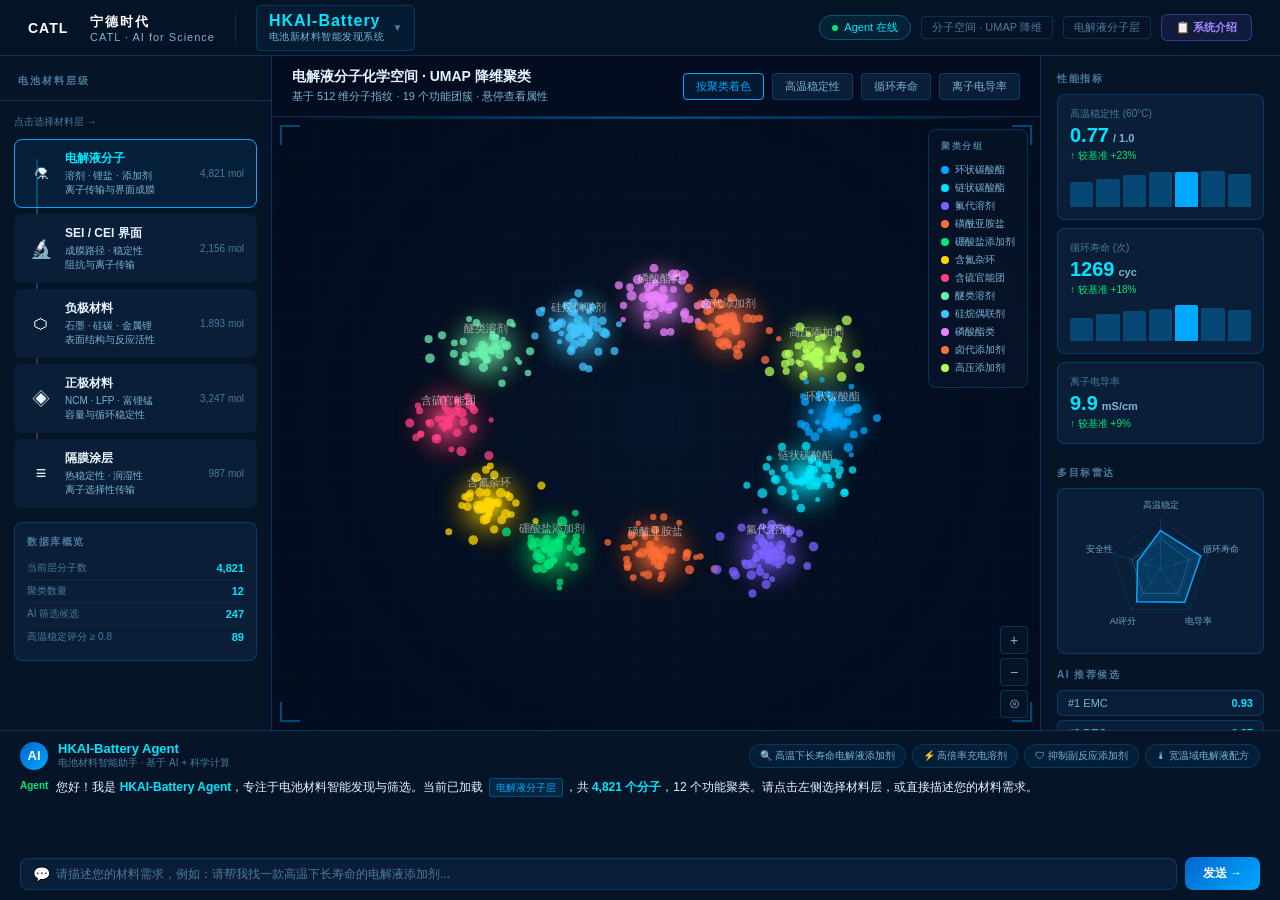
==== shit_hill.html @ babccc0a "Create shit_hill.html" ====
<!DOCTYPE html>
<html lang="zh-CN">
<head>
  <meta charset="UTF-8" />
  <meta name="viewport" content="width=device-width, initial-scale=1.0" />
  <title>HKAI Platform | CATL AI for Science</title>
  <style>
    *, *::before, *::after { box-sizing: border-box; margin: 0; padding: 0; }
    :root {
      --bg-deep:      #030d1f;
      --bg-panel:     #061428;
      --bg-card:      #0a1e38;
      --bg-card2:     #0d2444;
      --border:       rgba(0, 168, 255, 0.22);
      --border-glow:  rgba(0, 168, 255, 0.55);
      --accent:       #00a8ff;
      --accent2:      #00e5ff;
      --accent3:      #7b61ff;
      --warn:         #ffd600;
      --danger:       #ff4757;
      --success:      #00e676;
      --text-primary: #e8f4ff;
      --text-sec:     #7ab3d4;
      --text-dim:     #4a7a9b;
      --font: 'PingFang SC', 'Microsoft YaHei', 'Helvetica Neue', sans-serif;
      --lfp-color:    #00c896;
      --ncm-color:    #4d9fff;
      --na-color:     #b06aff;
    }
    html, body { width: 100%; height: 100%; background: var(--bg-deep); color: var(--text-primary); font-family: var(--font); overflow: hidden; }
    .app { display: flex; flex-direction: column; height: 100vh; width: 100vw; }

    /* ===== TOP BAR ===== */
    .topbar {
      display: flex; align-items: center; justify-content: space-between;
      padding: 0 28px; height: 56px;
      background: rgba(6,20,40,0.97);
      border-bottom: 1px solid var(--border);
      flex-shrink: 0; z-index: 100;
    }
    .topbar-left { display: flex; align-items: center; gap: 20px; }
    .catl-logo { display: flex; align-items: center; gap: 10px; }
    .catl-logo-text { font-size: 13px; font-weight: 700; letter-spacing: 2px; color: #fff; }
    .catl-logo-sub { font-size: 11px; color: var(--text-sec); letter-spacing: 1px; }
    .logo-divider { width: 1px; height: 28px; background: var(--border); }

    /* System name dropdown */
    .system-name-wrap {
      position: relative; cursor: pointer; user-select: none;
    }
    .system-name-trigger {
      display: flex; align-items: center; gap: 8px;
      padding: 6px 12px;
      border: 1px solid var(--border);
      border-radius: 6px;
      background: rgba(0,168,255,0.05);
      transition: all 0.2s;
    }
    .system-name-trigger:hover {
      border-color: var(--accent);
      background: rgba(0,168,255,0.1);
    }
    .system-name-main { font-size: 16px; font-weight: 700; color: var(--accent2); letter-spacing: 1px; }
    .system-name-sub { font-size: 10px; color: var(--text-sec); letter-spacing: 0.5px; }
    .dropdown-arrow {
      font-size: 10px; color: var(--text-dim); transition: transform 0.2s;
    }
    .system-name-wrap.open .dropdown-arrow { transform: rotate(180deg); }

    .system-dropdown {
      position: absolute; top: calc(100% + 6px); left: 0;
      min-width: 260px;
      background: rgba(6,20,40,0.98);
      border: 1px solid var(--border);
      border-radius: 8px;
      box-shadow: 0 8px 32px rgba(0,0,0,0.5);
      overflow: hidden;
      opacity: 0; pointer-events: none;
      transform: translateY(-8px);
      transition: all 0.2s;
      z-index: 200;
    }
    .system-name-wrap.open .system-dropdown {
      opacity: 1; pointer-events: all; transform: translateY(0);
    }
    .dropdown-header {
      padding: 10px 14px 8px;
      font-size: 9px; font-weight: 700; color: var(--text-dim);
      letter-spacing: 1.5px; text-transform: uppercase;
      border-bottom: 1px solid var(--border);
    }
    .dropdown-item {
      display: flex; align-items: center; gap: 12px;
      padding: 10px 14px; cursor: pointer;
      transition: background 0.15s;
    }
    .dropdown-item:hover { background: rgba(0,168,255,0.08); }
    .dropdown-item.active { background: rgba(0,168,255,0.12); }
    .dropdown-item-icon {
      width: 32px; height: 32px; border-radius: 6px;
      display: flex; align-items: center; justify-content: center;
      font-size: 16px; flex-shrink: 0;
    }
    .dropdown-item-name { font-size: 13px; font-weight: 700; color: var(--text-primary); }
    .dropdown-item-desc { font-size: 10px; color: var(--text-sec); margin-top: 1px; }
    .dropdown-check { margin-left: auto; color: var(--accent); font-size: 14px; }

    .topbar-right { display: flex; align-items: center; gap: 10px; }
    .status-badge {
      display: flex; align-items: center; gap: 6px;
      padding: 4px 12px;
      background: rgba(0,229,255,0.07); border: 1px solid rgba(0,229,255,0.28); border-radius: 20px;
      font-size: 11px; color: var(--accent2);
    }
    .status-dot { width: 6px; height: 6px; border-radius: 50%; background: #00e676; animation: pulse 2s infinite; }
    @keyframes pulse { 0%,100%{opacity:1} 50%{opacity:.4} }
    .topbar-tag { font-size: 11px; color: var(--text-dim); padding: 3px 10px; border: 1px solid var(--border); border-radius: 4px; }
    .warn-badge {
      display: flex; align-items: center; gap: 5px;
      padding: 4px 12px;
      background: rgba(255,71,87,0.1); border: 1px solid rgba(255,71,87,0.4); border-radius: 20px;
      font-size: 11px; color: var(--danger);
      animation: warnPulse 2.5s infinite;
    }
    @keyframes warnPulse { 0%,100%{opacity:1} 50%{opacity:.6} }

    /* Intro button */
    .intro-btn {
      display: flex; align-items: center; gap: 6px;
      padding: 5px 14px;
      background: rgba(123,97,255,0.1);
      border: 1px solid rgba(123,97,255,0.4);
      border-radius: 6px;
      font-size: 11px; font-weight: 600; color: #a78bff;
      cursor: pointer; transition: all 0.2s;
    }
    .intro-btn:hover {
      background: rgba(123,97,255,0.2);
      border-color: #a78bff;
      color: #c4b5fd;
    }

    /* ===== SYSTEM PANELS ===== */
    .system-panel { display: none; flex: 1; flex-direction: column; overflow: hidden; }
    .system-panel.active { display: flex; }

    /* ===== MAIN LAYOUT ===== */
    .main { display: flex; flex: 1; overflow: hidden; }

    /* ===== LEFT PANEL (shared style) ===== */
    .left-panel {
      width: 272px; flex-shrink: 0;
      background: var(--bg-panel);
      border-right: 1px solid var(--border);
      display: flex; flex-direction: column;
      padding: 18px 0; overflow-y: auto;
    }
    .panel-title {
      font-size: 10px; font-weight: 700; color: var(--text-dim);
      letter-spacing: 2px; text-transform: uppercase;
      padding: 0 18px 12px; border-bottom: 1px solid var(--border); margin-bottom: 14px;
    }
    .left-stats { margin: 10px 14px 0; padding: 12px; background: var(--bg-card); border: 1px solid var(--border); border-radius: 8px; }
    .stat-row { display: flex; justify-content: space-between; align-items: center; padding: 4px 0; }
    .stat-row + .stat-row { border-top: 1px solid rgba(255,255,255,0.04); }
    .stat-label { font-size: 10px; color: var(--text-dim); }
    .stat-value { font-size: 11px; font-weight: 700; color: var(--accent2); }

    /* ===== BATTERY LAYER NAVIGATOR ===== */
    .battery-diagram { padding: 0 14px; }
    .battery-diagram-title { font-size: 10px; color: var(--text-dim); margin-bottom: 10px; }
    .battery-stack { position: relative; display: flex; flex-direction: column; gap: 6px; }
    .battery-stack::before {
      content: ''; position: absolute; left: 22px; top: 20px; bottom: 20px; width: 2px;
      background: linear-gradient(to bottom, #00a8ff, #00e5ff, #7b61ff, #ff6b35, #00e676);
      opacity: 0.3; z-index: 0;
    }
    .layer-btn {
      position: relative; z-index: 1;
      display: flex; align-items: center; gap: 10px;
      padding: 10px 12px; border-radius: 8px;
      border: 1px solid transparent;
      background: var(--bg-card); cursor: pointer;
      transition: all 0.2s; animation: slideIn 0.3s ease both;
    }
    @keyframes slideIn { from{opacity:0;transform:translateX(-10px)} to{opacity:1;transform:translateX(0)} }
    .layer-btn:nth-child(1){animation-delay:.05s} .layer-btn:nth-child(2){animation-delay:.1s}
    .layer-btn:nth-child(3){animation-delay:.15s} .layer-btn:nth-child(4){animation-delay:.2s}
    .layer-btn:nth-child(5){animation-delay:.25s}
    .layer-btn:hover { border-color: var(--border-glow); }
    .layer-btn.active { border-color: var(--accent); background: rgba(0,168,255,0.08); }
    .layer-btn.active .layer-name { color: var(--accent2); }
    .layer-electrolyte.active { border-color: #00a8ff; }
    .layer-sei.active        { border-color: #00e5ff; }
    .layer-anode.active      { border-color: #7b61ff; }
    .layer-cathode.active    { border-color: #ff6b35; }
    .layer-separator.active  { border-color: #00e676; }
    .layer-icon { font-size: 18px; width: 28px; text-align: center; flex-shrink: 0; }
    .layer-info { flex: 1; min-width: 0; }
    .layer-name { font-size: 12px; font-weight: 700; color: var(--text-primary); margin-bottom: 2px; }
    .layer-desc { font-size: 10px; color: var(--text-sec); line-height: 1.4; }
    .layer-count { font-size: 10px; color: var(--text-dim); white-space: nowrap; }

    /* ===== CHEMISTRY TABS (Life) ===== */
    .chem-tabs { display: flex; gap: 6px; padding: 0 14px; margin-bottom: 14px; }
    .chem-tab {
      flex: 1; padding: 7px 4px; text-align: center;
      font-size: 11px; font-weight: 700; letter-spacing: 0.5px;
      border-radius: 6px; cursor: pointer;
      border: 1px solid transparent; background: var(--bg-card); color: var(--text-dim);
      transition: all 0.22s;
    }
    .chem-tab[data-chem="lfp"].active  { background: rgba(0,200,150,0.12); border-color: var(--lfp-color); color: var(--lfp-color); }
    .chem-tab[data-chem="ncm"].active  { background: rgba(77,159,255,0.12); border-color: var(--ncm-color); color: var(--ncm-color); }
    .chem-tab[data-chem="na"].active   { background: rgba(176,106,255,0.12); border-color: var(--na-color); color: var(--na-color); }
    .chem-tab:hover { border-color: var(--border-glow); color: var(--text-primary); }
    .cell-list-title { font-size: 10px; color: var(--text-dim); letter-spacing: 1.5px; padding: 0 18px 8px; text-transform: uppercase; }
    .cell-item {
      display: flex; align-items: center; gap: 10px;
      padding: 9px 14px; cursor: pointer;
      border-left: 3px solid transparent; transition: all 0.2s; position: relative;
    }
    .cell-item:hover { background: var(--bg-card); }
    .cell-item.active { background: rgba(0,168,255,0.07); border-left-color: var(--accent); }
    .cell-icon { width: 34px; height: 34px; border-radius: 6px; display: flex; align-items: center; justify-content: center; font-size: 15px; flex-shrink: 0; }
    .cell-info { flex: 1; min-width: 0; }
    .cell-name { font-size: 12px; font-weight: 700; color: var(--text-primary); margin-bottom: 2px; white-space: nowrap; overflow: hidden; text-overflow: ellipsis; }
    .cell-meta { font-size: 10px; color: var(--text-sec); }
    .cell-soh { font-size: 11px; font-weight: 700; padding: 2px 7px; border-radius: 10px; border: 1px solid; white-space: nowrap; }
    .soh-good  { color: var(--success); border-color: rgba(0,230,118,0.35); background: rgba(0,230,118,0.07); }
    .soh-warn  { color: var(--warn);    border-color: rgba(255,214,0,0.35);  background: rgba(255,214,0,0.07); }
    .soh-bad   { color: var(--danger);  border-color: rgba(255,71,87,0.35);  background: rgba(255,71,87,0.07); }
    .alert-dot { position: absolute; right: 14px; top: 50%; transform: translateY(-50%); width: 7px; height: 7px; border-radius: 50%; background: var(--danger); animation: pulse 1.5s infinite; }
    .section-divider { height: 1px; background: var(--border); margin: 10px 14px; }

    /* ===== CENTER PANEL ===== */
    .center-panel { flex: 1; display: flex; flex-direction: column; overflow: hidden; }
    .viz-header {
      display: flex; align-items: center; justify-content: space-between;
      padding: 12px 20px; border-bottom: 1px solid var(--border); flex-shrink: 0;
    }
    .viz-title { font-size: 14px; font-weight: 700; color: var(--text-primary); }
    .viz-subtitle { font-size: 11px; color: var(--text-sec); margin-top: 1px; }
    .viz-controls { display: flex; gap: 8px; }
    .ctrl-btn {
      padding: 5px 12px; font-size: 11px; color: var(--text-sec);
      background: var(--bg-card); border: 1px solid var(--border); border-radius: 4px;
      cursor: pointer; transition: all 0.2s;
    }
    .ctrl-btn:hover, .ctrl-btn.active { color: var(--accent); border-color: var(--accent); background: rgba(0,168,255,0.08); }

    /* Canvas wrap */
    .canvas-wrap { flex: 1; position: relative; overflow: hidden; }
    #vizCanvas { position: absolute; inset: 0; width: 100%; height: 100%; cursor: grab; }
    .canvas-grid {
      position: absolute; inset: 0; pointer-events: none; z-index: 1;
      background-image: linear-gradient(rgba(0,168,255,0.04) 1px, transparent 1px), linear-gradient(90deg, rgba(0,168,255,0.04) 1px, transparent 1px);
      background-size: 40px 40px;
    }
    .scan-line {
      position: absolute; left: 0; right: 0; height: 2px;
      background: linear-gradient(90deg, transparent, rgba(0,168,255,0.4), transparent);
      animation: scanDown 4s linear infinite; pointer-events: none; z-index: 5;
    }
    @keyframes scanDown { 0%{top:0%;opacity:.8} 100%{top:100%;opacity:0} }
    .corner-deco { position: absolute; width: 20px; height: 20px; pointer-events: none; z-index: 3; }
    .corner-tl { top:8px;left:8px;border-top:2px solid rgba(0,168,255,0.4);border-left:2px solid rgba(0,168,255,0.4); }
    .corner-tr { top:8px;right:8px;border-top:2px solid rgba(0,168,255,0.4);border-right:2px solid rgba(0,168,255,0.4); }
    .corner-bl { bottom:8px;left:8px;border-bottom:2px solid rgba(0,168,255,0.4);border-left:2px solid rgba(0,168,255,0.4); }
    .corner-br { bottom:8px;right:8px;border-bottom:2px solid rgba(0,168,255,0.4);border-right:2px solid rgba(0,168,255,0.4); }

    /* Molecule tooltip */
    .mol-tooltip {
      position: fixed; background: rgba(6,20,40,0.95); border: 1px solid var(--border);
      border-radius: 8px; padding: 10px 14px; pointer-events: none; z-index: 50;
      min-width: 180px; display: none;
    }
    .mol-tooltip.visible { display: block; }
    .tooltip-name { font-size: 13px; font-weight: 700; color: var(--accent2); margin-bottom: 6px; }
    .tooltip-row { display: flex; justify-content: space-between; gap: 16px; font-size: 11px; padding: 2px 0; }
    .tooltip-key { color: var(--text-dim); }
    .tooltip-val { color: var(--text-primary); font-weight: 600; }

    /* Legend */
    .legend {
      position: absolute; right: 12px; top: 12px; z-index: 10;
      background: rgba(6,20,40,0.88); border: 1px solid var(--border);
      border-radius: 8px; padding: 10px 12px; max-height: 280px; overflow-y: auto;
    }
    .legend-title { font-size: 9px; font-weight: 700; color: var(--text-dim); letter-spacing: 1.5px; text-transform: uppercase; margin-bottom: 8px; }
    .legend-item { display: flex; align-items: center; gap: 6px; font-size: 10px; color: var(--text-sec); cursor: pointer; padding: 2px 0; }
    .legend-dot { width: 8px; height: 8px; border-radius: 50%; flex-shrink: 0; }
    .legend-label { white-space: nowrap; }

    /* Selected info */
    .selected-info {
      position: absolute; left: 12px; top: 12px; z-index: 10;
      background: rgba(6,20,40,0.92); border: 1px solid var(--accent);
      border-radius: 8px; padding: 10px 14px; display: none; min-width: 160px;
    }
    .selected-info.visible { display: block; }
    .sel-title { font-size: 9px; font-weight: 700; color: var(--accent); letter-spacing: 1px; text-transform: uppercase; margin-bottom: 6px; }
    .sel-name { font-size: 13px; font-weight: 700; color: var(--accent2); margin-bottom: 8px; }
    .sel-props { display: flex; flex-direction: column; gap: 4px; }
    .sel-prop { display: flex; justify-content: space-between; gap: 12px; font-size: 11px; }
    .sel-prop-key { color: var(--text-dim); }
    .sel-prop-val { color: var(--text-primary); font-weight: 600; }

    /* Zoom controls */
    .zoom-controls { position: absolute; bottom: 12px; right: 12px; z-index: 10; display: flex; flex-direction: column; gap: 4px; }
    .zoom-btn {
      width: 28px; height: 28px; background: rgba(6,20,40,0.9); border: 1px solid var(--border);
      border-radius: 4px; display: flex; align-items: center; justify-content: center;
      font-size: 14px; color: var(--text-sec); cursor: pointer; transition: all 0.2s;
    }
    .zoom-btn:hover { border-color: var(--accent); color: var(--accent); }

    /* Loading overlay */
    .loading-overlay {
      position: absolute; inset: 0; background: rgba(3,13,31,0.85);
      display: flex; flex-direction: column; align-items: center; justify-content: center;
      z-index: 50; transition: opacity 0.5s;
    }
    .loading-overlay.hidden { opacity: 0; pointer-events: none; }
    .loading-spinner { width: 40px; height: 40px; border: 3px solid var(--border); border-top-color: var(--accent); border-radius: 50%; animation: spin 0.8s linear infinite; margin-bottom: 12px; }
    @keyframes spin { to{transform:rotate(360deg)} }
    .loading-text { font-size: 12px; color: var(--text-sec); }

    /* ===== RIGHT PANEL ===== */
    .right-panel {
      width: 240px; flex-shrink: 0; background: var(--bg-panel);
      border-left: 1px solid var(--border); display: flex; flex-direction: column;
      padding: 16px; gap: 14px; overflow-y: auto;
    }
    .info-section-title {
      font-size: 10px; font-weight: 700; color: var(--text-dim);
      letter-spacing: 1.5px; text-transform: uppercase; margin-bottom: 8px;
    }
    .metric-card {
      background: var(--bg-card); border: 1px solid var(--border);
      border-radius: 8px; padding: 12px; margin-bottom: 8px;
    }
    .metric-label { font-size: 10px; color: var(--text-dim); margin-bottom: 4px; }
    .metric-value { font-size: 20px; font-weight: 700; color: var(--accent2); line-height: 1; }
    .metric-unit { font-size: 11px; color: var(--text-sec); margin-left: 4px; }
    .metric-trend { font-size: 10px; color: #00e676; margin-top: 4px; }
    .metric-sub { font-size: 10px; margin-top: 4px; }
    .metric-trend-good { color: var(--success); }
    .metric-trend-warn { color: var(--warn); }
    .metric-trend-bad  { color: var(--danger); }
    .mini-chart { display: flex; align-items: flex-end; gap: 3px; height: 36px; margin-top: 8px; }
    .bar { flex: 1; border-radius: 2px 2px 0 0; background: rgba(0,168,255,0.3); transition: background 0.2s; }
    .bar.highlight { background: var(--accent); }
    .bar:hover { background: var(--accent2); }
    .radar-wrap { background: var(--bg-card); border: 1px solid var(--border); border-radius: 8px; padding: 10px; text-align: center; }
    #radarCanvas { width: 100%; height: 140px; }

    /* SOH gauge */
    .soh-gauge-wrap { padding: 8px 0; text-align: center; }
    #sohGaugeCanvas { max-width: 100%; }

    /* Dive card */
    .dive-card {
      background: rgba(255,71,87,0.06); border: 1px solid rgba(255,71,87,0.3);
      border-radius: 8px; padding: 10px 12px; margin-bottom: 8px;
    }
    .dive-card-title { font-size: 10px; color: var(--danger); margin-bottom: 4px; display: flex; align-items: center; gap: 5px; }
    .dive-card-val { font-size: 22px; font-weight: 700; color: var(--danger); line-height: 1; }
    .dive-card-unit { font-size: 11px; color: var(--text-sec); margin-left: 3px; }
    .dive-card-sub { font-size: 10px; color: var(--text-sec); margin-top: 4px; }

    /* Conf bars */
    .conf-row { display: flex; align-items: center; gap: 8px; margin-bottom: 6px; }
    .conf-label { font-size: 10px; color: var(--text-sec); width: 70px; flex-shrink: 0; }
    .conf-bar-wrap { flex: 1; height: 6px; background: rgba(255,255,255,0.06); border-radius: 3px; overflow: hidden; }
    .conf-bar { height: 100%; background: linear-gradient(90deg, #00a8ff, #00e5ff); border-radius: 3px; }
    .conf-val { font-size: 10px; font-weight: 700; color: var(--accent2); width: 30px; text-align: right; }

    /* ===== LIFE CHART ===== */
    .chart-section { flex: 1; display: flex; flex-direction: column; border-bottom: 1px solid var(--border); min-height: 0; }
    .chart-header {
      display: flex; align-items: center; justify-content: space-between;
      padding: 12px 20px; border-bottom: 1px solid var(--border); flex-shrink: 0;
    }
    .chart-title { font-size: 14px; font-weight: 700; color: var(--text-primary); }
    .chart-subtitle { font-size: 11px; color: var(--text-sec); margin-top: 1px; }
    .chart-wrap { flex: 1; position: relative; padding: 16px 20px 8px; min-height: 0; }
    #lifeCanvas { width: 100%; height: 100%; display: block; }
    .chart-legend { display: flex; gap: 20px; padding: 6px 20px 10px; flex-shrink: 0; }
    .legend-line-item { display: flex; align-items: center; gap: 6px; font-size: 11px; color: var(--text-sec); cursor: pointer; }
    .legend-line { width: 24px; height: 2px; border-radius: 1px; }
    .chart-tooltip {
      position: absolute; background: rgba(6,20,40,0.95); border: 1px solid var(--border);
      border-radius: 6px; padding: 8px 12px; pointer-events: none; z-index: 10;
      display: none; font-size: 11px;
    }
    .chart-tooltip.visible { display: block; }
    .ct-cycle { font-size: 12px; font-weight: 700; color: var(--accent2); margin-bottom: 4px; }
    .ct-row { display: flex; justify-content: space-between; gap: 12px; padding: 2px 0; }
    .ct-key { color: var(--text-dim); }
    .ct-val { font-weight: 600; }
    .dive-annotation {
      position: absolute; pointer-events: none;
      background: rgba(255,71,87,0.12); border: 1px solid rgba(255,71,87,0.5);
      border-radius: 6px; padding: 6px 10px; font-size: 10px; color: var(--danger);
      display: none; z-index: 10;
    }
    .dive-annotation.visible { display: block; }
    .dive-annotation-title { font-weight: 700; margin-bottom: 2px; }

    /* Importance + Suggestions */
    .bottom-center { height: 220px; flex-shrink: 0; display: flex; gap: 0; border-bottom: 1px solid var(--border); }
    .importance-panel { flex: 1; padding: 14px 18px; border-right: 1px solid var(--border); overflow: hidden; }
    .section-title {
      font-size: 11px; font-weight: 700; color: var(--text-dim);
      letter-spacing: 1.5px; text-transform: uppercase; margin-bottom: 12px;
      display: flex; align-items: center; gap: 8px;
    }
    .section-title-badge {
      padding: 2px 8px; border-radius: 10px; font-size: 9px; font-weight: 700;
      background: rgba(0,168,255,0.12); border: 1px solid rgba(0,168,255,0.3); color: var(--accent);
    }
    .importance-list { display: flex; flex-direction: column; gap: 6px; }
    .importance-row { display: flex; align-items: center; gap: 8px; }
    .importance-label { font-size: 10px; color: var(--text-sec); width: 100px; flex-shrink: 0; text-align: right; }
    .importance-bar-wrap { flex: 1; height: 8px; background: rgba(255,255,255,0.06); border-radius: 4px; overflow: hidden; }
    .importance-bar { height: 100%; border-radius: 4px; transition: width 0.8s cubic-bezier(0.4,0,0.2,1); }
    .importance-pct { font-size: 10px; font-weight: 700; color: var(--accent2); width: 36px; text-align: right; }
    .suggestions-panel { flex: 1.2; padding: 14px 18px; overflow-y: auto; }
    .suggestion-item { display: flex; gap: 10px; padding: 8px 10px; margin-bottom: 6px; background: var(--bg-card); border: 1px solid var(--border); border-radius: 6px; }
    .suggestion-icon { font-size: 16px; flex-shrink: 0; }
    .suggestion-content { flex: 1; min-width: 0; }
    .suggestion-title { font-size: 11px; font-weight: 700; color: var(--text-primary); margin-bottom: 3px; display: flex; align-items: center; gap: 6px; flex-wrap: wrap; }
    .suggestion-tag { padding: 1px 6px; border-radius: 8px; font-size: 9px; font-weight: 700; }
    .tag-high   { background: rgba(255,71,87,0.15);  border: 1px solid rgba(255,71,87,0.4);  color: var(--danger); }
    .tag-medium { background: rgba(255,214,0,0.1);   border: 1px solid rgba(255,214,0,0.35); color: var(--warn); }
    .tag-low    { background: rgba(0,168,255,0.08);  border: 1px solid rgba(0,168,255,0.25); color: var(--accent); }
    .suggestion-desc { font-size: 10px; color: var(--text-sec); line-height: 1.5; }

    /* ===== BOTTOM AGENT PANEL ===== */
    .bottom-panel {
      height: 170px; flex-shrink: 0;
      background: var(--bg-panel); border-top: 1px solid var(--border);
      padding: 10px 20px; display: flex; flex-direction: column; gap: 8px;
    }
    .agent-header { display: flex; align-items: center; justify-content: space-between; }
    .agent-left { display: flex; align-items: center; gap: 10px; }
    .agent-avatar {
      width: 28px; height: 28px; border-radius: 50%;
      background: linear-gradient(135deg, #0066cc, #00a8ff);
      display: flex; align-items: center; justify-content: center;
      font-size: 13px; font-weight: 700; color: #fff; flex-shrink: 0;
    }
    .agent-name { font-size: 13px; font-weight: 700; color: var(--accent2); }
    .agent-status { font-size: 10px; color: var(--text-dim); }
    .agent-thinking { display: none; flex-direction: row; align-items: center; gap: 6px; font-size: 11px; color: var(--text-sec); white-space: nowrap; }
    .agent-thinking.visible { display: flex; flex-direction: row; align-items: center; }
    .think-dots { display: inline-flex; flex-direction: row; align-items: center; gap: 2px; flex-shrink: 0; }
    .think-dots span { display: inline-block; width: 4px; height: 4px; border-radius: 50%; background: var(--accent); animation: bounce 1.2s infinite; flex-shrink: 0; }
    .think-dots span:nth-child(2){animation-delay:.2s} .think-dots span:nth-child(3){animation-delay:.4s}
    @keyframes bounce { 0%,80%,100%{transform:translateY(0);opacity:.4} 40%{transform:translateY(-4px);opacity:1} }
    .chat-messages { flex: 1; overflow-y: auto; display: flex; flex-direction: column; gap: 6px; }
    .chat-msg { display: flex; align-items: flex-start; gap: 8px; animation: fadeIn 0.3s ease; }
    @keyframes fadeIn { from{opacity:0;transform:translateY(4px)} to{opacity:1;transform:translateY(0)} }
    .msg-role { font-size: 10px; font-weight: 700; flex-shrink: 0; margin-top: 2px; }
    .msg-role.user { color: var(--accent); }
    .msg-role.agent { color: #00e676; }
    .msg-text { font-size: 12px; color: var(--text-primary); line-height: 1.5; }
    .msg-text .highlight { color: var(--accent2); font-weight: 600; }
    .msg-text .tag { display: inline-block; padding: 1px 6px; background: rgba(0,168,255,0.12); border: 1px solid rgba(0,168,255,0.3); border-radius: 3px; font-size: 10px; color: var(--accent); margin: 0 2px; }
    .msg-text .warn-tag { display: inline-block; padding: 1px 6px; background: rgba(255,71,87,0.1); border: 1px solid rgba(255,71,87,0.3); border-radius: 3px; font-size: 10px; color: var(--danger); margin: 0 2px; }
    .chat-input-row { display: flex; gap: 8px; align-items: center; }
    .chat-input-wrap { flex: 1; display: flex; align-items: center; background: var(--bg-card); border: 1px solid var(--border); border-radius: 8px; padding: 0 12px; transition: border-color 0.2s; }
    .chat-input-wrap:focus-within { border-color: var(--accent); }
    .chat-input { flex: 1; background: transparent; border: none; outline: none; color: var(--text-primary); font-size: 12px; font-family: var(--font); padding: 8px 0; }
    .chat-input::placeholder { color: var(--text-dim); }
    .input-icon { font-size: 14px; color: var(--text-dim); margin-right: 6px; }
    .send-btn { padding: 8px 18px; background: linear-gradient(135deg, #0066cc, #00a8ff); border: none; border-radius: 8px; color: #fff; font-size: 12px; font-weight: 600; cursor: pointer; transition: opacity 0.2s; white-space: nowrap; }
    .send-btn:hover { opacity: 0.85; }
    .preset-prompts { display: flex; gap: 6px; flex-wrap: wrap; }
    .preset-btn { padding: 4px 10px; background: rgba(0,168,255,0.07); border: 1px solid rgba(0,168,255,0.2); border-radius: 12px; font-size: 10px; color: var(--text-sec); cursor: pointer; transition: all 0.2s; white-space: nowrap; }
    .preset-btn:hover { background: rgba(0,168,255,0.15); border-color: var(--accent); color: var(--accent); }

    /* Scrollbar */
    ::-webkit-scrollbar { width: 4px; height: 4px; }
    ::-webkit-scrollbar-track { background: transparent; }
    ::-webkit-scrollbar-thumb { background: var(--border); border-radius: 2px; }
    ::-webkit-scrollbar-thumb:hover { background: var(--accent); }

    /* ===== PPT OVERLAY ===== */
    .ppt-overlay {
      position: fixed; inset: 0; z-index: 1000;
      background: rgba(2, 8, 20, 0.97);
      display: none; flex-direction: column;
      animation: fadeIn 0.3s ease;
    }
    .ppt-overlay.visible { display: flex; }
    .ppt-topbar {
      display: flex; align-items: center; justify-content: space-between;
      padding: 0 32px; height: 52px;
      background: rgba(6,20,40,0.98);
      border-bottom: 1px solid var(--border);
      flex-shrink: 0;
    }
    .ppt-title-bar { display: flex; align-items: center; gap: 14px; }
    .ppt-sys-name { font-size: 15px; font-weight: 700; color: var(--accent2); }
    .ppt-doc-name { font-size: 12px; color: var(--text-sec); }
    .ppt-close-btn {
      width: 32px; height: 32px; border-radius: 6px;
      background: rgba(255,71,87,0.1); border: 1px solid rgba(255,71,87,0.4);
      display: flex; align-items: center; justify-content: center;
      font-size: 16px; color: var(--danger); cursor: pointer; transition: all 0.2s;
    }
    .ppt-close-btn:hover { background: rgba(255,71,87,0.25); }
    .ppt-content { flex: 1; overflow: hidden; padding: 0; display: flex; align-items: center; justify-content: center; background: #000; }

    /* PPT Slide styles */
    .ppt-slide {
      max-width: 1200px; margin: 0 auto 40px;
      background: linear-gradient(135deg, #061428 0%, #0a1e38 50%, #061428 100%);
      border: 1px solid var(--border);
      border-radius: 16px; overflow: hidden;
      box-shadow: 0 20px 60px rgba(0,0,0,0.5);
    }
    .slide-header {
      padding: 36px 48px 28px;
      background: linear-gradient(135deg, rgba(0,168,255,0.06), rgba(0,229,255,0.03));
      border-bottom: 1px solid var(--border);
      position: relative; overflow: hidden;
    }
    .slide-header::before {
      content: ''; position: absolute; top: -60px; right: -60px;
      width: 200px; height: 200px; border-radius: 50%;
      background: radial-gradient(circle, rgba(0,168,255,0.08), transparent);
    }
    .slide-catl { font-size: 11px; font-weight: 700; letter-spacing: 3px; color: var(--text-dim); margin-bottom: 8px; }
    .slide-title-main { font-size: 36px; font-weight: 900; color: var(--accent2); line-height: 1.1; margin-bottom: 6px; }
    .slide-title-sub { font-size: 18px; font-weight: 700; color: var(--accent); margin-bottom: 12px; }
    .slide-title-en { font-size: 13px; color: var(--text-sec); font-style: italic; margin-bottom: 10px; }
    .slide-desc { font-size: 13px; color: var(--text-sec); line-height: 1.7; max-width: 600px; }
    .slide-body { padding: 32px 48px; }

    /* Feature grid */
    .feature-grid { display: grid; grid-template-columns: repeat(5, 1fr); gap: 16px; margin-bottom: 28px; }
    .feature-card {
      background: var(--bg-card); border: 1px solid var(--border);
      border-radius: 10px; padding: 16px 12px; text-align: center;
      transition: border-color 0.2s;
    }
    .feature-card:hover { border-color: var(--accent); }
    .feature-num { font-size: 22px; font-weight: 900; color: var(--accent); margin-bottom: 6px; }
    .feature-icon { font-size: 24px; margin-bottom: 8px; }
    .feature-name { font-size: 12px; font-weight: 700; color: var(--text-primary); margin-bottom: 4px; }
    .feature-name-en { font-size: 10px; color: var(--text-sec); margin-bottom: 6px; }
    .feature-desc { font-size: 10px; color: var(--text-dim); line-height: 1.5; }
    .feature-tags { display: flex; flex-wrap: wrap; gap: 4px; justify-content: center; margin-top: 8px; }
    .feature-tag { padding: 2px 6px; background: rgba(0,168,255,0.1); border: 1px solid rgba(0,168,255,0.25); border-radius: 4px; font-size: 9px; color: var(--accent); }

    /* Value grid */
    .value-grid { display: grid; grid-template-columns: repeat(2, 1fr); gap: 16px; }
    .value-card {
      background: var(--bg-card); border: 1px solid var(--border);
      border-radius: 10px; padding: 16px 18px;
      display: flex; align-items: flex-start; gap: 14px;
    }
    .value-icon { font-size: 22px; flex-shrink: 0; }
    .value-title { font-size: 13px; font-weight: 700; color: var(--accent2); margin-bottom: 4px; }
    .value-title-en { font-size: 10px; color: var(--text-sec); margin-bottom: 6px; }
    .value-desc { font-size: 11px; color: var(--text-sec); line-height: 1.6; }

    /* Life PPT specific */
    .life-feature-grid { display: grid; grid-template-columns: repeat(2, 1fr); gap: 20px; margin-bottom: 28px; }
    .life-feature-card {
      background: var(--bg-card); border: 1px solid var(--border);
      border-radius: 10px; padding: 20px 20px;
    }
    .life-feature-card:hover { border-color: var(--accent); }
    .life-feature-header { display: flex; align-items: center; gap: 10px; margin-bottom: 10px; }
    .life-feature-num { font-size: 28px; font-weight: 900; color: var(--accent); line-height: 1; }
    .life-feature-name { font-size: 14px; font-weight: 700; color: var(--text-primary); }
    .life-feature-name-en { font-size: 10px; color: var(--text-sec); }
    .life-feature-tagline { font-size: 11px; color: var(--text-sec); margin-bottom: 10px; font-style: italic; }
    .life-feature-desc { font-size: 11px; color: var(--text-dim); line-height: 1.6; }
    .life-feature-tags { display: flex; flex-wrap: wrap; gap: 5px; margin-top: 10px; }
    .life-feature-tag { padding: 3px 8px; background: rgba(0,168,255,0.08); border: 1px solid rgba(0,168,255,0.22); border-radius: 4px; font-size: 9px; color: var(--accent); }

    .impact-grid { display: grid; grid-template-columns: repeat(4, 1fr); gap: 14px; }
    .impact-card {
      background: var(--bg-card); border: 1px solid var(--border);
      border-radius: 10px; padding: 16px 12px; text-align: center;
    }
    .impact-icon { font-size: 28px; margin-bottom: 8px; }
    .impact-title { font-size: 12px; font-weight: 700; color: var(--text-primary); margin-bottom: 4px; }
    .impact-title-en { font-size: 10px; color: var(--text-sec); }

    .slide-footer {
      padding: 16px 48px;
      border-top: 1px solid var(--border);
      display: flex; align-items: center; justify-content: space-between;
      background: rgba(0,168,255,0.03);
    }
    .slide-footer-quote { font-size: 14px; font-weight: 700; color: var(--accent2); }
    .slide-footer-quote-en { font-size: 11px; color: var(--text-sec); margin-top: 2px; }
    .slide-footer-badge {
      padding: 6px 16px; background: rgba(0,168,255,0.1);
      border: 1px solid rgba(0,168,255,0.3); border-radius: 20px;
      font-size: 11px; color: var(--accent);
    }

    /* Viz header for Battery */
    .viz-title-group { display: flex; flex-direction: column; gap: 2px; }
  </style>
</head>
<body>
<div class="app">

  <!-- ===== TOP BAR ===== -->
  <header class="topbar">
    <div class="topbar-left">
      <div class="catl-logo">
        <svg width="52" height="20" viewBox="0 0 52 20" fill="none">
          <text x="0" y="15" font-family="Arial Black, sans-serif" font-size="14" font-weight="900" fill="#ffffff" letter-spacing="1">CATL</text>
        </svg>
        <div>
          <div class="catl-logo-text">宁德时代</div>
          <div class="catl-logo-sub">CATL · AI for Science</div>
        </div>
      </div>
      <div class="logo-divider"></div>

      <!-- System name dropdown -->
      <div class="system-name-wrap" id="sysNameWrap" onclick="toggleDropdown()">
        <div class="system-name-trigger">
          <div>
            <div class="system-name-main" id="sysNameMain">HKAI-Battery</div>
            <div class="system-name-sub" id="sysNameSub">电池新材料智能发现系统</div>
          </div>
          <div class="dropdown-arrow">▼</div>
        </div>
        <div class="system-dropdown" id="sysDropdown">
          <div class="dropdown-header">切换系统 · Switch System</div>
          <div class="dropdown-item active" id="ddBattery" onclick="switchSystem('battery', event)">
            <div class="dropdown-item-icon" style="background:rgba(0,168,255,0.1)">⚗</div>
            <div>
              <div class="dropdown-item-name">HKAI-Battery</div>
              <div class="dropdown-item-desc">电池新材料智能发现系统</div>
            </div>
            <div class="dropdown-check" id="checkBattery">✓</div>
          </div>
          <div class="dropdown-item" id="ddLife" onclick="switchSystem('life', event)">
            <div class="dropdown-item-icon" style="background:rgba(0,230,118,0.1)">📊</div>
            <div>
              <div class="dropdown-item-name">HKAI-Life</div>
              <div class="dropdown-item-desc">电池寿命预测与可靠性分析系统</div>
            </div>
            <div class="dropdown-check" id="checkLife" style="display:none">✓</div>
          </div>
        </div>
      </div>
    </div>

    <div class="topbar-right" id="topbarRight">
      <!-- Battery tags -->
      <div id="batteryTags" style="display:flex;align-items:center;gap:10px;">
        <div class="status-badge"><div class="status-dot"></div>Agent 在线</div>
        <div class="topbar-tag">分子空间 · UMAP 降维</div>
        <div class="topbar-tag" id="layerTag">电解液分子层</div>
      </div>
      <!-- Life tags -->
      <div id="lifeTags" style="display:none;align-items:center;gap:10px;">
        <div class="warn-badge" id="warnBadge">⚠ 检测到 2 个跳水风险</div>
        <div class="status-badge"><div class="status-dot"></div>Agent 在线</div>
        <div class="topbar-tag" id="chemTag">LFP · 磷酸铁锂</div>
        <div class="topbar-tag" id="cellTag">LFP-A01</div>
      </div>
      <!-- Intro button -->
      <button class="intro-btn" onclick="openPPT()">📋 系统介绍</button>
    </div>
  </header>

  <!-- ===== BATTERY PANEL ===== -->
  <div class="system-panel active" id="batteryPanel">
    <div class="main">
      <!-- LEFT -->
      <aside class="left-panel">
        <div class="panel-title">电池材料层级</div>
        <div class="battery-diagram">
          <div class="battery-diagram-title">点击选择材料层 →</div>
          <div class="battery-stack" id="layerStack">
            <div class="layer-btn layer-electrolyte active" data-layer="electrolyte" onclick="selectLayer(this)">
              <div class="layer-icon">⚗</div>
              <div class="layer-info">
                <div class="layer-name">电解液分子</div>
                <div class="layer-desc">溶剂 · 锂盐 · 添加剂<br>离子传输与界面成膜</div>
              </div>
              <div class="layer-count">4,821 mol</div>
            </div>
            <div class="layer-btn layer-sei" data-layer="sei" onclick="selectLayer(this)">
              <div class="layer-icon">🔬</div>
              <div class="layer-info">
                <div class="layer-name">SEI / CEI 界面</div>
                <div class="layer-desc">成膜路径 · 稳定性<br>阻抗与离子传输</div>
              </div>
              <div class="layer-count">2,156 mol</div>
            </div>
            <div class="layer-btn layer-anode" data-layer="anode" onclick="selectLayer(this)">
              <div class="layer-icon">⬡</div>
              <div class="layer-info">
                <div class="layer-name">负极材料</div>
                <div class="layer-desc">石墨 · 硅碳 · 金属锂<br>表面结构与反应活性</div>
              </div>
              <div class="layer-count">1,893 mol</div>
            </div>
            <div class="layer-btn layer-cathode" data-layer="cathode" onclick="selectLayer(this)">
              <div class="layer-icon">◈</div>
              <div class="layer-info">
                <div class="layer-name">正极材料</div>
                <div class="layer-desc">NCM · LFP · 富锂锰<br>容量与循环稳定性</div>
              </div>
              <div class="layer-count">3,247 mol</div>
            </div>
            <div class="layer-btn layer-separator" data-layer="separator" onclick="selectLayer(this)">
              <div class="layer-icon">≡</div>
              <div class="layer-info">
                <div class="layer-name">隔膜涂层</div>
                <div class="layer-desc">热稳定性 · 润湿性<br>离子选择性传输</div>
              </div>
              <div class="layer-count">987 mol</div>
            </div>
          </div>
        </div>
        <div class="left-stats" style="margin-top:14px;">
          <div class="info-section-title">数据库概览</div>
          <div class="stat-row"><span class="stat-label">当前层分子数</span><span class="stat-value" id="statMolCount">4,821</span></div>
          <div class="stat-row"><span class="stat-label">聚类数量</span><span class="stat-value" id="statClusterCount">12</span></div>
          <div class="stat-row"><span class="stat-label">AI 筛选候选</span><span class="stat-value" id="statCandidates">247</span></div>
          <div class="stat-row"><span class="stat-label">高温稳定评分 ≥ 0.8</span><span class="stat-value" id="statHighTemp">89</span></div>
        </div>
      </aside>

      <!-- CENTER -->
      <main class="center-panel">
        <div class="viz-header">
          <div class="viz-title-group">
            <div class="viz-title" id="vizTitle">电解液分子化学空间 · UMAP 降维聚类</div>
            <div class="viz-subtitle">基于 512 维分子指纹 · 19 个功能团簇 · 悬停查看属性</div>
          </div>
          <div class="viz-controls">
            <button class="ctrl-btn active" onclick="setColorMode('cluster', this)">按聚类着色</button>
            <button class="ctrl-btn" onclick="setColorMode('thermal', this)">高温稳定性</button>
            <button class="ctrl-btn" onclick="setColorMode('cycle', this)">循环寿命</button>
            <button class="ctrl-btn" onclick="setColorMode('conductivity', this)">离子电导率</button>
          </div>
        </div>
        <div class="canvas-wrap">
          <div class="canvas-grid"></div>
          <div class="scan-line"></div>
          <div class="corner-deco corner-tl"></div><div class="corner-deco corner-tr"></div>
          <div class="corner-deco corner-bl"></div><div class="corner-deco corner-br"></div>
          <canvas id="vizCanvas"></canvas>
          <div class="mol-tooltip" id="molTooltip">
            <div class="tooltip-name" id="ttName">分子名称</div>
            <div class="tooltip-row"><span class="tooltip-key">聚类</span><span class="tooltip-val" id="ttCluster">—</span></div>
            <div class="tooltip-row"><span class="tooltip-key">高温稳定性</span><span class="tooltip-val" id="ttThermal">—</span></div>
            <div class="tooltip-row"><span class="tooltip-key">循环寿命</span><span class="tooltip-val" id="ttCycle">—</span></div>
            <div class="tooltip-row"><span class="tooltip-key">离子电导率</span><span class="tooltip-val" id="ttConductivity">—</span></div>
            <div class="tooltip-row"><span class="tooltip-key">AI 评分</span><span class="tooltip-val" id="ttScore">—</span></div>
          </div>
          <div class="legend" id="clusterLegend">
            <div class="legend-title">聚类分组</div>
            <div id="legendItems"></div>
          </div>
          <div class="selected-info" id="selectedInfo">
            <div class="sel-title">▶ 已选中分子</div>
            <div class="sel-name" id="selName">—</div>
            <div class="sel-props">
              <div class="sel-prop"><div class="sel-prop-key">高温稳定</div><div class="sel-prop-val" id="selThermal">—</div></div>
              <div class="sel-prop"><div class="sel-prop-key">循环寿命</div><div class="sel-prop-val" id="selCycle">—</div></div>
              <div class="sel-prop"><div class="sel-prop-key">电导率</div><div class="sel-prop-val" id="selCond">—</div></div>
              <div class="sel-prop"><div class="sel-prop-key">AI 综合</div><div class="sel-prop-val" id="selScore">—</div></div>
            </div>
          </div>
          <div class="zoom-controls">
            <div class="zoom-btn" onclick="zoomIn()">+</div>
            <div class="zoom-btn" onclick="zoomOut()">−</div>
            <div class="zoom-btn" onclick="resetView()">⊙</div>
          </div>
          <div class="loading-overlay" id="loadingOverlay">
            <div class="loading-spinner"></div>
            <div class="loading-text" id="loadingText">正在加载分子空间数据...</div>
          </div>
        </div>
      </main>

      <!-- RIGHT -->
      <aside class="right-panel">
        <div>
          <div class="info-section-title">性能指标</div>
          <div class="metric-card">
            <div class="metric-label">高温稳定性 (60°C)</div>
            <div class="metric-value" id="metricThermal">0.87<span class="metric-unit">/ 1.0</span></div>
            <div class="metric-trend" id="metricThermalTrend">↑ 较基准 +23%</div>
            <div class="mini-chart" id="chartThermal"></div>
          </div>
          <div class="metric-card">
            <div class="metric-label">循环寿命 (次)</div>
            <div class="metric-value" id="metricCycle">1,240<span class="metric-unit">cyc</span></div>
            <div class="metric-trend" id="metricCycleTrend">↑ 较基准 +18%</div>
            <div class="mini-chart" id="chartCycle"></div>
          </div>
          <div class="metric-card">
            <div class="metric-label">离子电导率</div>
            <div class="metric-value" id="metricCond">8.3<span class="metric-unit">mS/cm</span></div>
            <div class="metric-trend" id="metricCondTrend">↑ 较基准 +9%</div>
          </div>
        </div>
        <div>
          <div class="info-section-title">多目标雷达</div>
          <div class="radar-wrap"><canvas id="radarCanvas"></canvas></div>
        </div>
        <div>
          <div class="info-section-title">AI 推荐候选</div>
          <div id="candidateList"></div>
        </div>
      </aside>
    </div>

    <!-- Battery Agent -->
    <div class="bottom-panel">
      <div style="display:flex;align-items:center;justify-content:space-between;">
        <div class="agent-left">
          <div class="agent-avatar">AI</div>
          <div>
            <div class="agent-name">HKAI-Battery Agent</div>
            <div class="agent-status">电池材料智能助手 · 基于 AI + 科学计算</div>
          </div>
          <div class="agent-thinking" id="agentThinkingB">
            <div class="think-dots"><span></span><span></span><span></span></div>
            <span id="agentThinkingBText">正在分析分子空间...</span>
          </div>
        </div>
        <div class="preset-prompts">
          <div class="preset-btn" onclick="useBPreset(this)">🔍 高温下长寿命电解液添加剂</div>
          <div class="preset-btn" onclick="useBPreset(this)">⚡ 高倍率充电溶剂</div>
          <div class="preset-btn" onclick="useBPreset(this)">🛡 抑制副反应添加剂</div>
          <div class="preset-btn" onclick="useBPreset(this)">🌡 宽温域电解液配方</div>
        </div>
      </div>
      <div class="chat-messages" id="chatMessagesB"></div>
      <div class="chat-input-row">
        <div class="chat-input-wrap">
          <span class="input-icon">💬</span>
          <input class="chat-input" id="chatInputB" type="text"
            placeholder="请描述您的材料需求，例如：请帮我找一款高温下长寿命的电解液添加剂..."
            onkeydown="if(event.key==='Enter') sendBMessage()" />
        </div>
        <button class="send-btn" onclick="sendBMessage()">发送 →</button>
      </div>
    </div>
  </div>

  <!-- ===== LIFE PANEL ===== -->
  <div class="system-panel" id="lifePanel">
    <div class="main">
      <!-- LEFT -->
      <aside class="left-panel">
        <div class="panel-title">电芯分类 · 寿命监控</div>
        <div class="chem-tabs">
          <div class="chem-tab active" data-chem="lfp" onclick="selectChem(this)">LFP</div>
          <div class="chem-tab" data-chem="ncm" onclick="selectChem(this)">NCM</div>
          <div class="chem-tab" data-chem="na"  onclick="selectChem(this)">钠电</div>
        </div>
        <div class="cell-list-title">电芯列表</div>
        <div id="cellList"></div>
        <div class="section-divider"></div>
        <div class="left-stats">
          <div class="info-section-title" style="font-size:10px;color:var(--text-dim);letter-spacing:1.5px;text-transform:uppercase;margin-bottom:8px;">舰队概览</div>
          <div class="stat-row"><span class="stat-label">监控电芯数</span><span class="stat-value" id="statTotal">—</span></div>
          <div class="stat-row"><span class="stat-label">平均 SOH</span><span class="stat-value" id="statAvgSOH">—</span></div>
          <div class="stat-row"><span class="stat-label">跳水风险预警</span><span class="stat-value" style="color:var(--danger)" id="statAlerts">—</span></div>
          <div class="stat-row"><span class="stat-label">预测准确率 (MAPE)</span><span class="stat-value" id="statMAPE">—</span></div>
          <div class="stat-row"><span class="stat-label">模型置信度</span><span class="stat-value" id="statConf">—</span></div>
        </div>
      </aside>

      <!-- CENTER -->
      <main class="center-panel">
        <div class="chart-section">
          <div class="chart-header">
            <div>
              <div class="chart-title" id="chartTitle">LFP-A01 · 循环寿命预测曲线</div>
              <div class="chart-subtitle" id="chartSub">容量保持率 vs 循环次数 · AI 预测 + 经验公式对比 · 跳水点预警</div>
            </div>
            <div class="chart-controls">
              <button class="ctrl-btn active" onclick="setView('cycle', this)">循环寿命</button>
              <button class="ctrl-btn" onclick="setView('calendar', this)">日历寿命</button>
              <button class="ctrl-btn" onclick="setView('soh', this)">SOH 演化</button>
              <button class="ctrl-btn" id="diveToggle" onclick="toggleDiveZone()" style="color:var(--danger);border-color:rgba(255,71,87,0.4);">⚠ 跳水区</button>
            </div>
          </div>
          <div class="chart-wrap" style="position:relative;">
            <div class="canvas-grid"></div>
            <div class="corner-deco corner-tl"></div><div class="corner-deco corner-tr"></div>
            <div class="corner-deco corner-bl"></div><div class="corner-deco corner-br"></div>
            <canvas id="lifeCanvas"></canvas>
            <div class="chart-tooltip" id="chartTooltip">
              <div class="ct-cycle" id="ctCycle">—</div>
              <div class="ct-row"><span class="ct-key">真实值</span><span class="ct-val" id="ctReal" style="color:#00e5ff">—</span></div>
              <div class="ct-row"><span class="ct-key">AI 预测</span><span class="ct-val" id="ctAI" style="color:#00a8ff">—</span></div>
              <div class="ct-row"><span class="ct-key">经验公式</span><span class="ct-val" id="ctEmp" style="color:#ffd600">—</span></div>
            </div>
            <div class="dive-annotation" id="diveAnnotation">
              <div class="dive-annotation-title">⚠ 跳水点预警</div>
              <div id="diveAnnotationText">预测跳水区间</div>
            </div>
            <div class="loading-overlay hidden" id="chartLoading">
              <div class="loading-spinner"></div>
              <div class="loading-text">正在加载预测数据...</div>
            </div>
          </div>
          <div class="chart-legend">
            <div class="legend-line-item" onclick="toggleSeries('real', this)">
              <div class="legend-line" style="background:#00e5ff;height:2px;"></div><span>真实测量值</span>
            </div>
            <div class="legend-line-item" onclick="toggleSeries('ai', this)">
              <div class="legend-line" style="background:#00a8ff;height:2px;"></div><span>AI 预测值</span>
            </div>
            <div class="legend-line-item" onclick="toggleSeries('empirical', this)">
              <div class="legend-line" style="background:#ffd600;height:2px;border-top:2px dashed #ffd600;height:0;"></div><span>经验公式预测</span>
            </div>
            <div class="legend-line-item" onclick="toggleSeries('ci', this)">
              <div class="legend-line" style="background:rgba(0,168,255,0.2);height:8px;border-radius:2px;"></div><span>AI 置信区间</span>
            </div>
            <div class="legend-line-item">
              <div style="width:10px;height:10px;border-radius:50%;background:var(--danger);flex-shrink:0;"></div>
              <span style="color:var(--danger)">跳水预警点</span>
            </div>
          </div>
        </div>
        <div class="bottom-center">
          <div class="importance-panel">
            <div class="section-title">特征重要性分析<span class="section-title-badge" id="importanceBadge">SHAP</span></div>
            <div class="importance-list" id="importanceList"></div>
          </div>
          <div class="suggestions-panel">
            <div class="section-title">失效机理 · 改善建议<span class="section-title-badge" id="suggBadge">AI 诊断</span></div>
            <div id="suggestionList"></div>
          </div>
        </div>
      </main>

      <!-- RIGHT -->
      <aside class="right-panel">
        <div>
          <div class="info-section-title">SOH 健康度</div>
          <div class="soh-gauge-wrap"><canvas id="sohGaugeCanvas"></canvas></div>
          <div class="metric-card">
            <div class="metric-label">当前 SOH</div>
            <div class="metric-value" id="metricSOH">—<span class="metric-unit">%</span></div>
            <div class="metric-sub" id="metricSOHSub">—</div>
          </div>
        </div>
        <div>
          <div class="info-section-title">跳水点预警</div>
          <div class="dive-card">
            <div class="dive-card-title"><span>⚠</span>预测跳水循环</div>
            <div class="dive-card-val" id="metricDive">—<span class="dive-card-unit">次</span></div>
            <div class="dive-card-sub" id="metricDiveSub">—</div>
          </div>
          <div class="metric-card">
            <div class="metric-label">剩余可用寿命 (RUL)</div>
            <div class="metric-value" id="metricRUL">—<span class="metric-unit">次</span></div>
            <div class="metric-sub" id="metricRULSub">—</div>
          </div>
        </div>
        <div>
          <div class="info-section-title">预测置信度</div>
          <div id="confBars"></div>
        </div>
        <div>
          <div class="info-section-title">关键工况</div>
          <div id="conditionCards"></div>
        </div>
      </aside>
    </div>

    <!-- Life Agent -->
    <div class="bottom-panel">
      <div class="agent-header">
        <div class="agent-left">
          <div class="agent-avatar">AI</div>
          <div>
            <div class="agent-name">HKAI-Life Agent</div>
            <div class="agent-status">电池寿命预测与可靠性智能助手 · 基于 AI + 物理模型融合</div>
          </div>
          <div class="agent-thinking" id="agentThinkingL">
            <div class="think-dots"><span></span><span></span><span></span></div>
            <span id="thinkingText">正在分析寿命数据...</span>
          </div>
        </div>
        <div class="preset-prompts">
          <div class="preset-btn" onclick="useLPreset(this)">📉 该电芯何时会发生容量跳水？</div>
          <div class="preset-btn" onclick="useLPreset(this)">🔍 影响寿命最大的因素是什么？</div>
          <div class="preset-btn" onclick="useLPreset(this)">🛠 如何延长该电芯的循环寿命？</div>
          <div class="preset-btn" onclick="useLPreset(this)">📊 AI 预测与经验公式差异原因？</div>
        </div>
      </div>
      <div class="chat-messages" id="chatMessagesL"></div>
      <div class="chat-input-row">
        <div class="chat-input-wrap">
          <span class="input-icon">💬</span>
          <input class="chat-input" id="chatInputL" type="text"
            placeholder="请描述您的分析需求，例如：该电芯何时会发生容量跳水？"
            onkeydown="if(event.key==='Enter') sendLMessage()" />
        </div>
        <button class="send-btn" onclick="sendLMessage()">发送 →</button>
      </div>
    </div>
  </div>

  <!-- ===== PPT OVERLAY ===== -->
  <div class="ppt-overlay" id="pptOverlay">
    <div class="ppt-topbar">
      <div class="ppt-title-bar">
        <div class="status-dot" style="width:8px;height:8px;"></div>
        <div class="ppt-sys-name" id="pptSysName">HKAI-Battery</div>
        <div class="ppt-doc-name" id="pptDocName">系统介绍 · System Overview</div>
      </div>
      <div class="ppt-close-btn" onclick="closePPT()" title="关闭介绍 (ESC)">✕</div>
    </div>
    <div class="ppt-content" id="pptContent">
      <!-- Content injected by JS -->
    </div>
  </div>

</div>

<script>
// ============================================================
//  SYSTEM SWITCHING
// ============================================================
let currentSystem = 'battery';

function toggleDropdown() {
  const wrap = document.getElementById('sysNameWrap');
  wrap.classList.toggle('open');
}

document.addEventListener('click', (e) => {
  const wrap = document.getElementById('sysNameWrap');
  if (!wrap.contains(e.target)) wrap.classList.remove('open');
});

function switchSystem(sys, e) {
  if (e) e.stopPropagation();
  currentSystem = sys;

  // Update dropdown UI
  document.getElementById('ddBattery').classList.toggle('active', sys === 'battery');
  document.getElementById('ddLife').classList.toggle('active', sys === 'life');
  document.getElementById('checkBattery').style.display = sys === 'battery' ? '' : 'none';
  document.getElementById('checkLife').style.display = sys === 'life' ? '' : 'none';

  // Update system name
  if (sys === 'battery') {
    document.getElementById('sysNameMain').textContent = 'HKAI-Battery';
    document.getElementById('sysNameSub').textContent = '电池新材料智能发现系统';
    document.getElementById('batteryTags').style.display = 'flex';
    document.getElementById('lifeTags').style.display = 'none';
  } else {
    document.getElementById('sysNameMain').textContent = 'HKAI-Life';
    document.getElementById('sysNameSub').textContent = '电池寿命预测与可靠性分析系统';
    document.getElementById('batteryTags').style.display = 'none';
    document.getElementById('lifeTags').style.display = 'flex';
  }

  // Show/hide panels
  document.getElementById('batteryPanel').classList.toggle('active', sys === 'battery');
  document.getElementById('lifePanel').classList.toggle('active', sys === 'life');

  // Close dropdown
  document.getElementById('sysNameWrap').classList.remove('open');

  // Re-render canvases
  if (sys === 'battery') {
    setTimeout(() => { resizeCanvas(); draw(); }, 100);
  } else {
    // Two-pass: first let DOM reflow, then draw
    setTimeout(() => {
      resizeLifeCanvas();
    }, 50);
    setTimeout(() => {
      // Force redraw SOH gauge after DOM is fully laid out
      if (typeof currentCell !== 'undefined' && currentCell) {
        drawSOHGauge(currentCell.soh);
        buildConfBars(currentCell);
        buildConditions(currentCell);
      }
    }, 200);
  }
}

// ============================================================
//  PPT OVERLAY
// ============================================================
function openPPT() {
  const overlay = document.getElementById('pptOverlay');
  const content = document.getElementById('pptContent');
  const sysName = document.getElementById('pptSysName');
  const docName = document.getElementById('pptDocName');

  if (currentSystem === 'battery') {
    sysName.textContent = 'HKAI-Battery';
    docName.textContent = '系统介绍 · System Overview';
    content.innerHTML = getBatteryPPT();
  } else {
    sysName.textContent = 'HKAI-Life';
    docName.textContent = '系统介绍 · System Overview';
    content.innerHTML = getLifePPT();
  }
  overlay.classList.add('visible');
}

function closePPT() {
  document.getElementById('pptOverlay').classList.remove('visible');
}

document.addEventListener('keydown', (e) => {
  if (e.key === 'Escape') closePPT();
});

function getBatteryPPT() {
  return `<div style="width:100%;height:100%;display:flex;align-items:center;justify-content:center;padding:0;">
    <img src="[data-uri]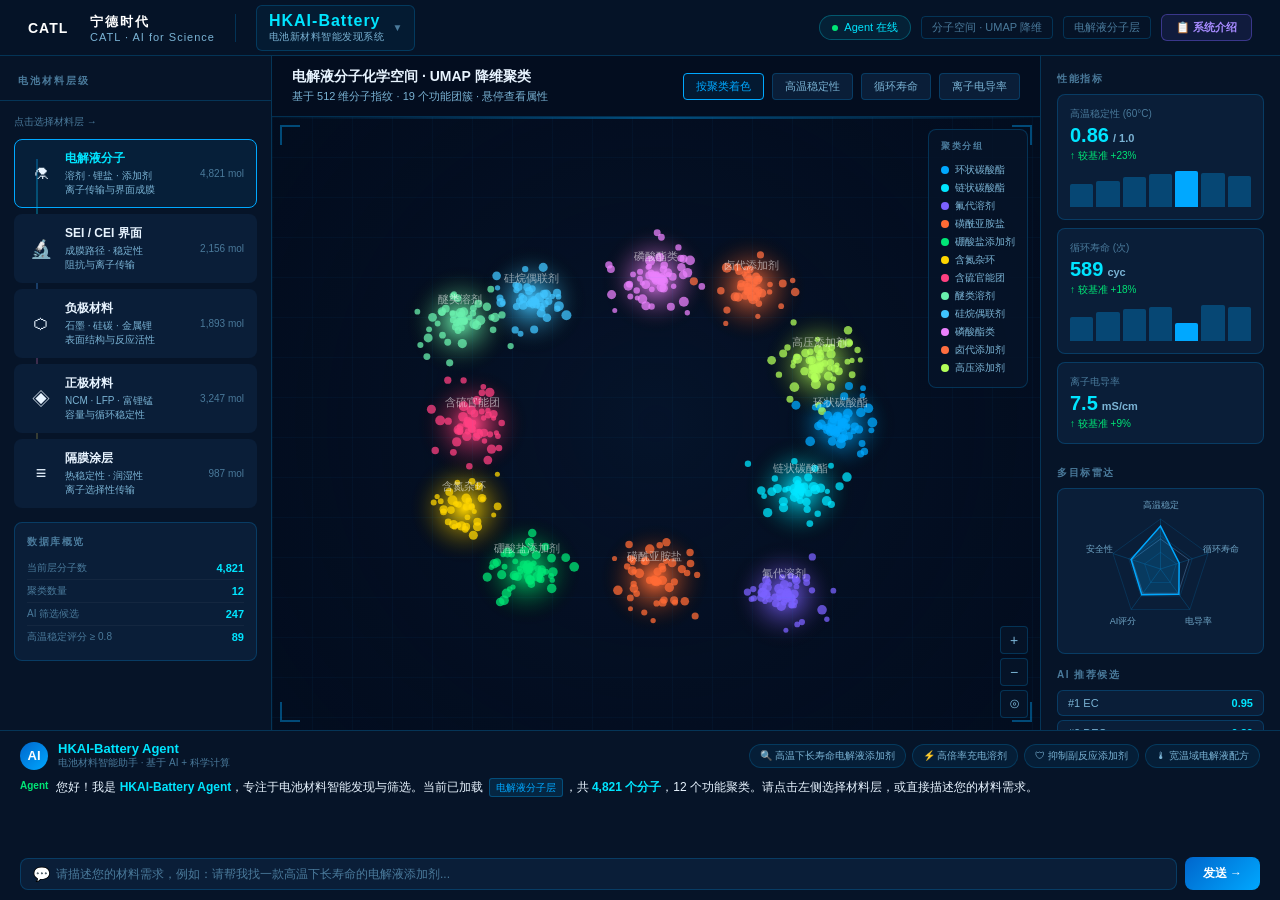
